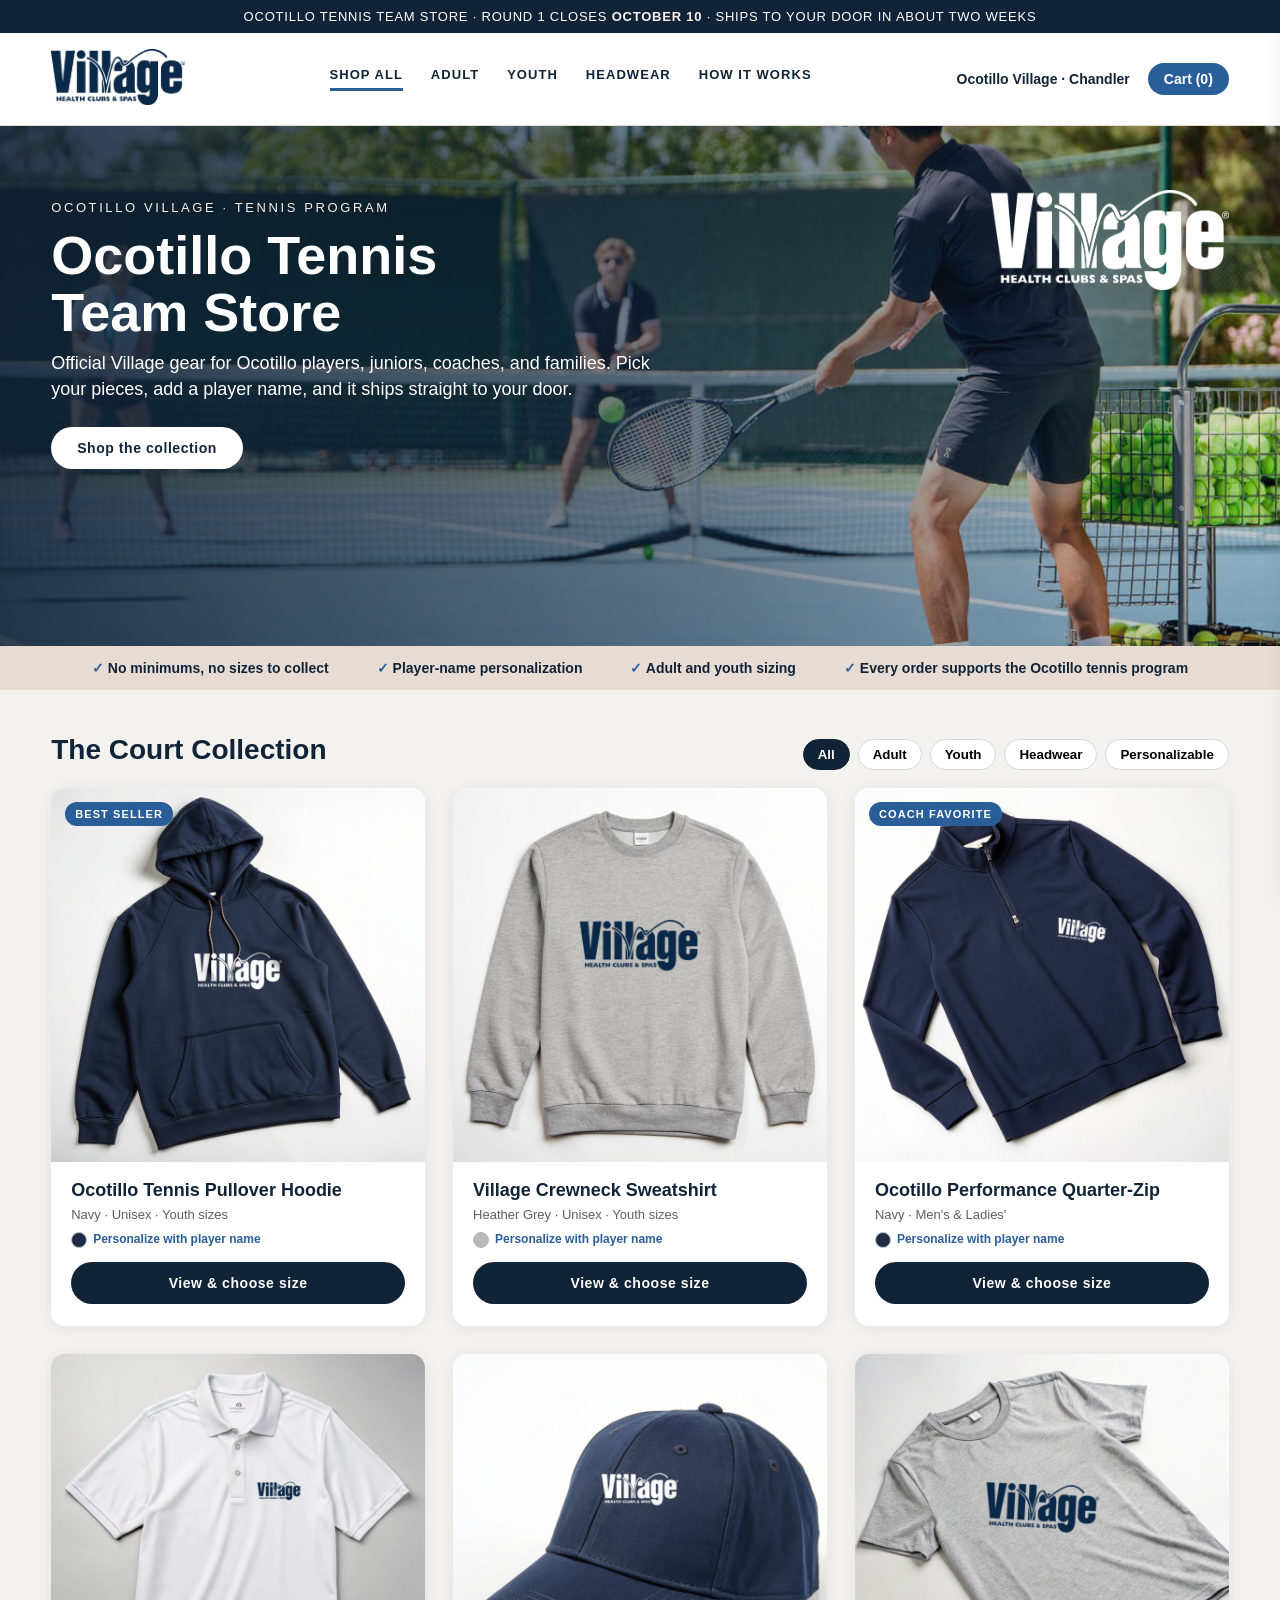
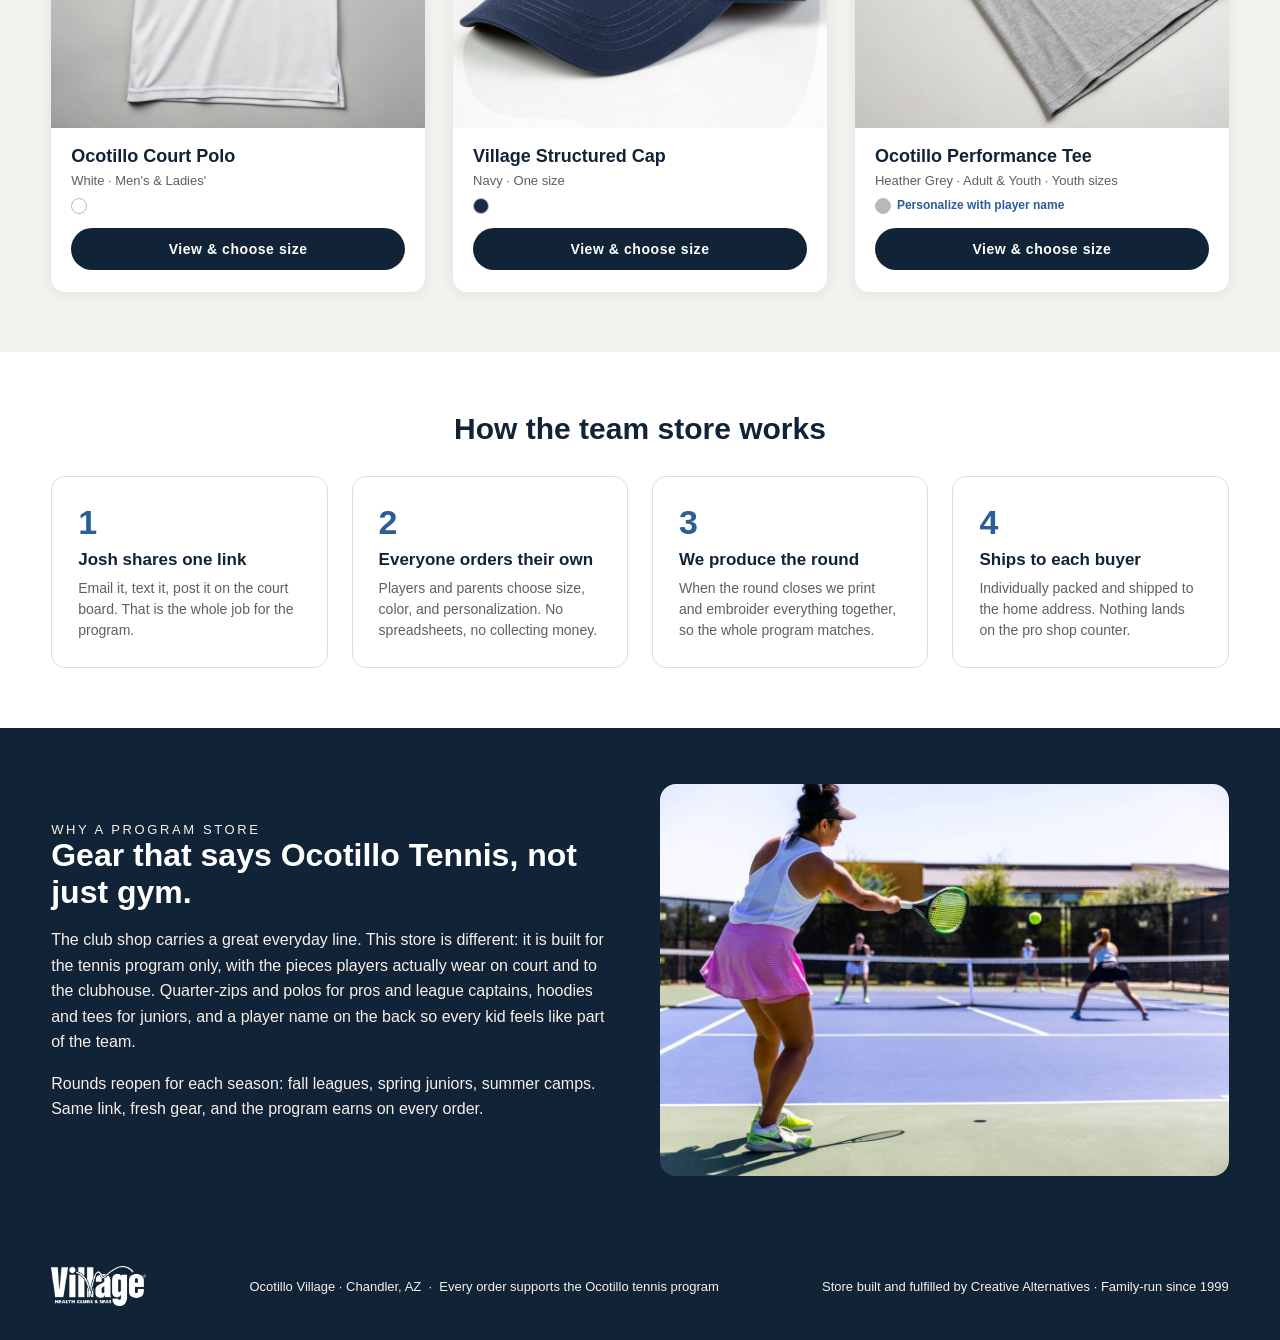
==== index.html @ 6bcf60cd "Ocotillo Tennis team store preview Co-Authored-By: Claude Fable 5.1 <noreply@anthropic.com>" ====
<!doctype html><html lang="en"><head><meta charset="utf-8"><meta name="viewport" content="width=device-width,initial-scale=1"><title>Ocotillo Tennis Team Store · Village Health Clubs & Spas</title><link rel="stylesheet" href="store.css"></head><body>
<section class="hero"><div class="in"><div class="kick">Ocotillo Village · Tennis Program</div><h1>Ocotillo Tennis<br>Team Store</h1>
<p>Official Village gear for Ocotillo players, juniors, coaches, and families. Pick your pieces, add a player name, and it ships straight to your door.</p>
<a class="btn" href="#shop">Shop the collection</a></div><img class="wm" src="assets/logo-white.png" alt=""></section>
<div class="bar"><span>No minimums, no sizes to collect</span><span>Player-name personalization</span><span>Adult and youth sizing</span><span>Every order supports the Ocotillo tennis program</span></div>
<div class="wrap" id="shop"><div class="sect"><h2>The Court Collection</h2><div class="filt" id="filt"><button class="on" data-f="all">All</button><button data-f="adult">Adult</button><button data-f="youth">Youth</button><button data-f="headwear">Headwear</button><button data-f="personalize">Personalizable</button></div></div>
<div class="grid" id="grid"></div></div>
<section class="how" id="how"><div class="wrap"><h2>How the team store works</h2><div class="steps">
<div class="step"><b>1</b><h4>Josh shares one link</h4><p>Email it, text it, post it on the court board. That is the whole job for the program.</p></div>
<div class="step"><b>2</b><h4>Everyone orders their own</h4><p>Players and parents choose size, color, and personalization. No spreadsheets, no collecting money.</p></div>
<div class="step"><b>3</b><h4>We produce the round</h4><p>When the round closes we print and embroider everything together, so the whole program matches.</p></div>
<div class="step"><b>4</b><h4>Ships to each buyer</h4><p>Individually packed and shipped to the home address. Nothing lands on the pro shop counter.</p></div>
</div></div></section>
<section class="why"><div class="wrap"><div><div class="kick">Why a program store</div><h2>Gear that says Ocotillo Tennis, not just gym.</h2>
<p>The club shop carries a great everyday line. This store is different: it is built for the tennis program only, with the pieces players actually wear on court and to the clubhouse. Quarter-zips and polos for pros and league captains, hoodies and tees for juniors, and a player name on the back so every kid feels like part of the team.</p>
<p>Rounds reopen for each season: fall leagues, spring juniors, summer camps. Same link, fresh gear, and the program earns on every order.</p></div><img src="assets/hero2.jpg" alt="Ocotillo tennis"></div></section>
<div class="toast" id="toast"></div>
<script src="store.js"></script><script>
shell('shop');
function match(p,f){ if(f==="all") return true; if(f==="youth") return p.youth; if(f==="headwear") return p.id==="cap"; if(f==="personalize") return p.personalize; if(f==="adult") return p.id!=="cap"; return true; }
function draw(f){ document.getElementById("grid").innerHTML = PRODUCTS.filter(p=>match(p,f)).map(card).join(""); document.querySelectorAll("#filt button").forEach(b=>b.classList.toggle("on",b.dataset.f===f)); }
document.querySelectorAll("#filt button").forEach(b=>b.onclick=()=>draw(b.dataset.f));
document.querySelectorAll("nav a[data-f]").forEach(a=>a.onclick=()=>draw(a.dataset.f));
draw("all");
</script></body></html>
---- store.css ----
*{box-sizing:border-box}body{margin:0;font-family:-apple-system,"Helvetica Neue",Arial,sans-serif;background:#f4f2ee;color:#112337}
a{color:inherit;text-decoration:none}
.top{background:#112337;color:#fff;font-size:13px;letter-spacing:.06em;text-align:center;padding:9px 16px;text-transform:uppercase}.top b{color:#f8f0e9}
header{background:#fff;display:flex;align-items:center;justify-content:space-between;padding:16px 4vw;border-bottom:1px solid #e6dcd3;position:sticky;top:0;z-index:5}
header img{height:56px}
nav{display:flex;gap:28px;font-size:13px;font-weight:600;letter-spacing:.08em;text-transform:uppercase}nav a.active{border-bottom:3px solid #2a5e99;padding-bottom:6px}
.icons{display:flex;gap:18px;font-size:14px;font-weight:600;align-items:center}
.cartbtn{background:#2a5e99;color:#fff;border-radius:20px;padding:8px 16px;cursor:pointer}
.hero{position:relative;height:520px;background:url(assets/hero.jpg) center/cover;color:#fff}
.hero:before{content:"";position:absolute;inset:0;background:linear-gradient(90deg,rgba(17,35,55,.88),rgba(17,35,55,.55) 55%,rgba(17,35,55,.15))}
.hero .in{position:relative;padding:74px 4vw;max-width:1440px}
.kick{font-size:13px;letter-spacing:.2em;text-transform:uppercase;color:#f8f0e9}
.hero h1{font-size:54px;margin:12px 0 10px;line-height:1.05;font-weight:800}.hero p{font-size:18px;max-width:600px;margin:0 0 24px;line-height:1.45}
.btn{display:inline-block;background:#fff;color:#112337;font-weight:700;padding:13px 26px;border-radius:30px;font-size:14px;letter-spacing:.04em;cursor:pointer;border:0}
.btn.dark{background:#112337;color:#fff}.btn.blue{background:#2a5e99;color:#fff}.btn.ghost{background:transparent;border:2px solid #112337}
.hero .wm{position:absolute;right:4vw;top:64px;height:100px}
.bar{display:flex;justify-content:center;flex-wrap:wrap;gap:16px 48px;background:#e6dcd3;padding:14px 4vw;font-size:14px;font-weight:600}.bar span:before{content:"✓  ";color:#2a5e99}
.wrap{max-width:1440px;margin:0 auto;padding:0 4vw}
.sect{padding:44px 0 18px;display:flex;justify-content:space-between;align-items:baseline;flex-wrap:wrap;gap:12px}.sect h2{margin:0;font-size:28px;font-weight:800}
.filt{display:flex;gap:8px;font-size:13px}.filt button{border:1px solid #d9d9d9;background:#fff;border-radius:20px;padding:7px 14px;font-weight:600;cursor:pointer}.filt button.on{background:#112337;color:#fff;border-color:#112337}
.grid{display:grid;grid-template-columns:repeat(3,1fr);gap:28px;padding-bottom:60px}
.card{background:#fff;border-radius:14px;overflow:hidden;box-shadow:0 2px 14px rgba(17,35,55,.08);display:flex;flex-direction:column;transition:transform .15s}.card:hover{transform:translateY(-3px)}
.card .img{aspect-ratio:1;background:#fff}.card img{width:100%;height:100%;object-fit:cover;display:block}
.info{padding:18px 20px 22px;display:flex;flex-direction:column;gap:6px;flex:1}.name{font-size:18px;font-weight:700}.sub{font-size:13px;color:#5e5e64}
.sw{display:flex;gap:6px;margin:4px 0 8px}.sw i{width:16px;height:16px;border-radius:50%;border:1px solid #bbb;display:inline-block}
.card .btn{margin-top:auto;text-align:center;width:100%}
footer{background:#112337;color:#f8f0e9;padding:34px 4vw;display:flex;justify-content:space-between;align-items:center;font-size:13px;flex-wrap:wrap;gap:14px}footer img{height:40px}
/* product */
.pd{display:grid;grid-template-columns:1.1fr 1fr;gap:48px;padding:40px 0 70px}.pd .big{background:#fff;border-radius:16px;overflow:hidden}.pd .big img{width:100%;display:block}
.crumb{font-size:13px;color:#5e5e64;padding-top:20px}.pd h1{font-size:34px;margin:6px 0 6px}
.lab{font-size:12px;letter-spacing:.12em;text-transform:uppercase;font-weight:700;margin:22px 0 8px;color:#5e5e64}
.opts{display:flex;gap:8px;flex-wrap:wrap}.opts button{border:1px solid #d9d9d9;background:#fff;border-radius:8px;padding:10px 16px;font-weight:600;cursor:pointer;min-width:52px}.opts button.on{background:#2a5e99;color:#fff;border-color:#2a5e99}
.opts .col{display:flex;align-items:center;gap:8px}.opts .col i{width:14px;height:14px;border-radius:50%;border:1px solid #bbb}
.qty{display:flex;align-items:center;gap:0;border:1px solid #d9d9d9;border-radius:8px;width:max-content;background:#fff}.qty button{border:0;background:none;padding:10px 14px;font-size:18px;cursor:pointer}.qty span{padding:0 10px;font-weight:700}
.pd .btn{width:100%;text-align:center;margin-top:24px;padding:16px}
.note{font-size:13px;color:#5e5e64;margin-top:12px;line-height:1.5}
.desc{margin-top:26px;line-height:1.6;font-size:15px}.desc ul{padding-left:18px;color:#333}
/* cart drawer */
.ov{position:fixed;inset:0;background:rgba(17,35,55,.45);display:none;z-index:9}.ov.open{display:block}
.drawer{position:fixed;top:0;right:-440px;width:420px;max-width:100vw;height:100%;background:#fff;z-index:10;transition:right .25s;display:flex;flex-direction:column;box-shadow:-6px 0 30px rgba(0,0,0,.15)}.drawer.open{right:0}
.drawer h3{margin:0;padding:20px 22px;border-bottom:1px solid #e6dcd3;display:flex;justify-content:space-between;align-items:center}.drawer h3 b{cursor:pointer;font-size:20px}
.lines{flex:1;overflow:auto;padding:14px 22px}.line{display:flex;gap:14px;padding:12px 0;border-bottom:1px solid #eee;align-items:center}.line img{width:72px;height:72px;border-radius:8px;object-fit:cover}
.line .t{flex:1;font-size:14px}.line .t b{display:block}.line .t small{color:#5e5e64}.line .rm{color:#5e5e64;cursor:pointer;font-size:12px}
.dfoot{padding:18px 22px;border-top:1px solid #e6dcd3}.dfoot .btn{width:100%;text-align:center}.empty{padding:40px;text-align:center;color:#5e5e64}
/* checkout */
.co{display:grid;grid-template-columns:1.2fr .8fr;gap:40px;padding:40px 0 70px}.box{background:#fff;border-radius:14px;padding:26px;box-shadow:0 2px 14px rgba(17,35,55,.06)}.box h2{margin:0 0 16px;font-size:20px}
.f{display:grid;grid-template-columns:1fr 1fr;gap:12px}.f label{font-size:12px;font-weight:700;color:#5e5e64;display:block;margin-bottom:5px}.f input,.f select{width:100%;padding:11px;border:1px solid #d9d9d9;border-radius:8px;font-size:14px}.f .full{grid-column:1/-1}
.pill{display:inline-block;background:#e6dcd3;border-radius:20px;padding:5px 12px;font-size:12px;font-weight:700;margin-bottom:12px}
.conf{text-align:center;padding:80px 0}.conf h1{font-size:40px}.conf .num{font-size:14px;color:#5e5e64;margin:8px 0 26px}
@media(max-width:900px){.pd,.co{grid-template-columns:1fr}nav{display:none}.hero h1{font-size:38px}.hero .wm{display:none}}
.card{position:relative}.tag{position:absolute;top:14px;left:14px;background:#2a5e99;color:#fff;font-size:11px;font-weight:700;letter-spacing:.1em;text-transform:uppercase;padding:6px 10px;border-radius:20px}
.card .img{position:relative}.sw small{color:#2a5e99;font-weight:600;font-size:12px}
.how{background:#fff;padding:60px 0}.how h2{font-size:30px;margin:0 0 30px;text-align:center}.steps{display:grid;grid-template-columns:repeat(4,1fr);gap:24px}.step{padding:26px;border:1px solid #e6dcd3;border-radius:14px}.step b{display:block;font-size:34px;color:#2a5e99;margin-bottom:8px}.step h4{margin:0 0 8px;font-size:17px}.step p{margin:0;font-size:14px;color:#5e5e64;line-height:1.5}
.why{background:#112337;color:#f8f0e9;padding:56px 0}.why .wrap{display:grid;grid-template-columns:1fr 1fr;gap:40px;align-items:center}.why h2{font-size:32px;margin:0 0 14px;color:#fff}.why p{line-height:1.6;font-size:16px}.why img{width:100%;border-radius:16px}
.pers{margin-top:8px}.pers input{width:100%;padding:11px;border:1px solid #d9d9d9;border-radius:8px;font-size:14px;text-transform:uppercase;letter-spacing:.06em}.pers small{display:block;color:#5e5e64;margin-top:6px;font-size:12px}
.toast{position:fixed;bottom:24px;left:50%;transform:translateX(-50%);background:#112337;color:#fff;padding:12px 20px;border-radius:30px;font-size:14px;display:none;z-index:20}.toast.on{display:block}
.rel{padding:0 0 60px}.rel h3{font-size:22px;margin:0 0 18px}
.lock{font-size:12px;font-weight:700;letter-spacing:.1em;text-transform:uppercase;color:#2a5e99;margin:2px 0 0}
@media(max-width:900px){.steps{grid-template-columns:1fr 1fr}.why .wrap{grid-template-columns:1fr}}
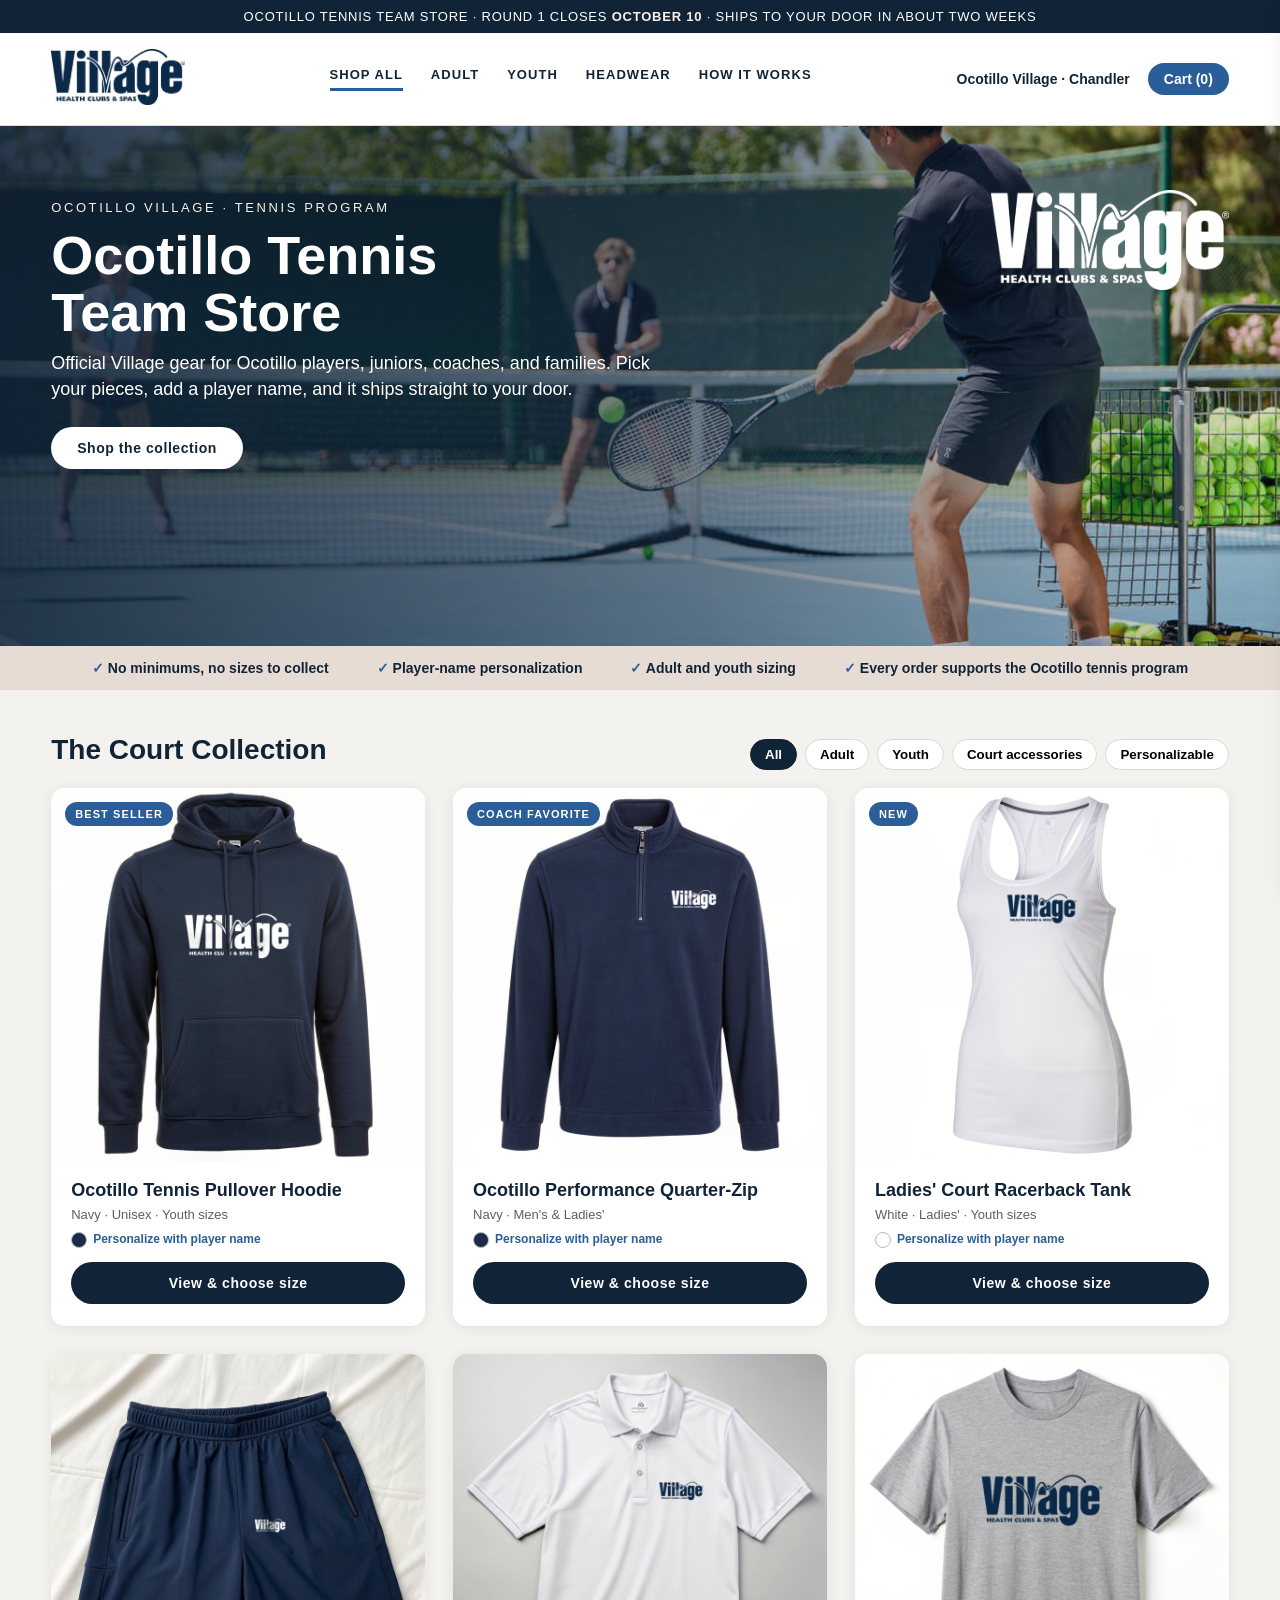
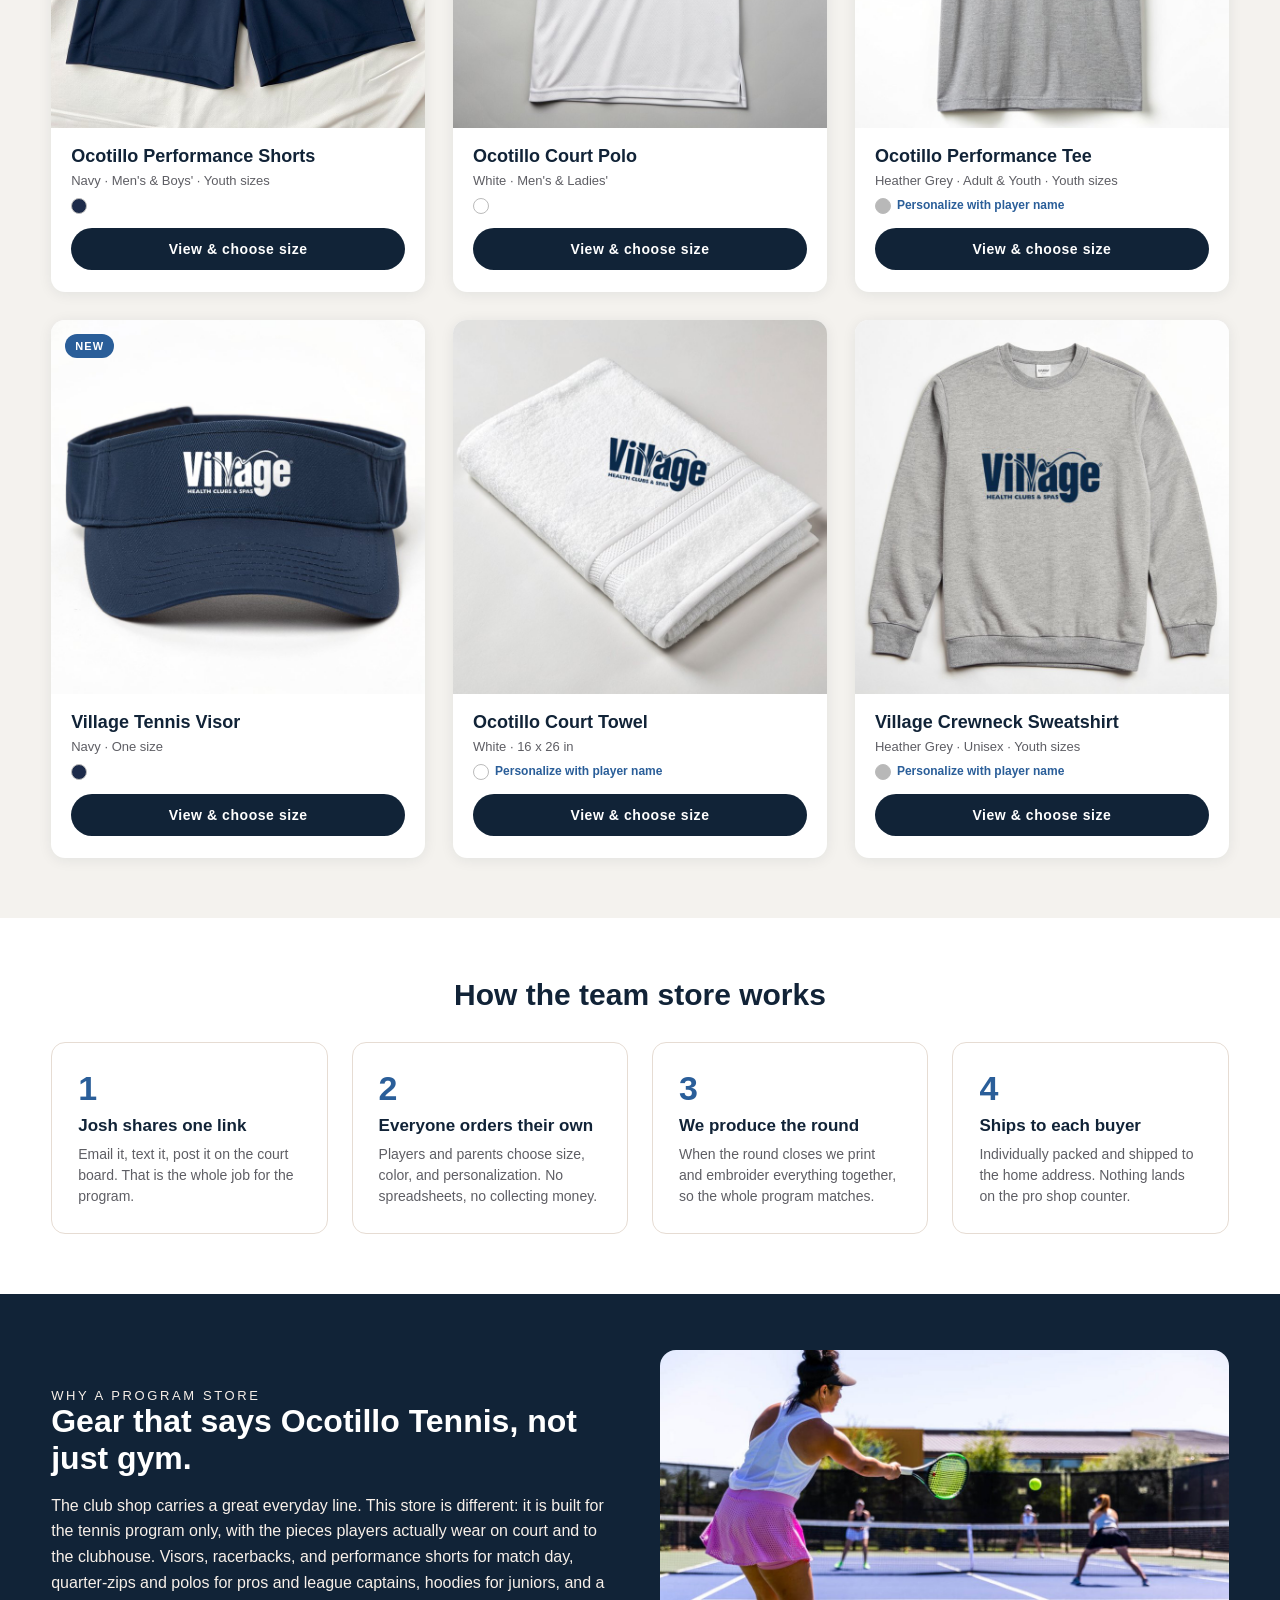
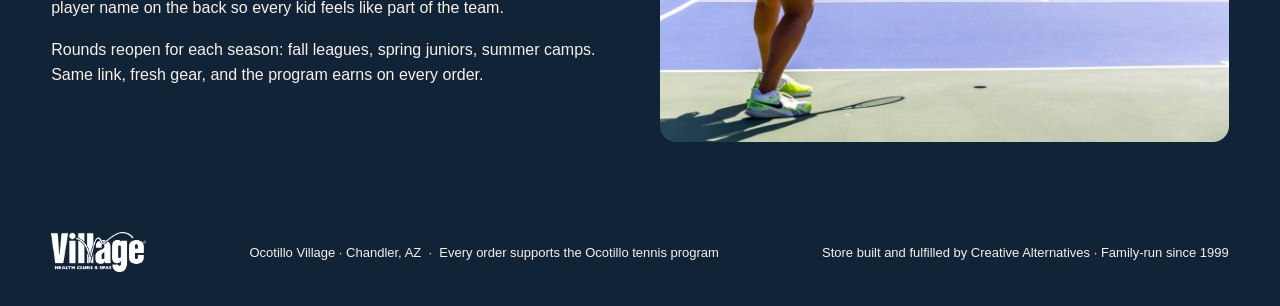
==== commit dbd77569: "Tennis items: visor replaces cap; add racerback tank, performance shorts, court towel Co-Authored-By" ====
--- a/index.html
+++ b/index.html
@@ -3,7 +3,7 @@
 <p>Official Village gear for Ocotillo players, juniors, coaches, and families. Pick your pieces, add a player name, and it ships straight to your door.</p>
 <a class="btn" href="#shop">Shop the collection</a></div><img class="wm" src="assets/logo-white.png" alt=""></section>
 <div class="bar"><span>No minimums, no sizes to collect</span><span>Player-name personalization</span><span>Adult and youth sizing</span><span>Every order supports the Ocotillo tennis program</span></div>
-<div class="wrap" id="shop"><div class="sect"><h2>The Court Collection</h2><div class="filt" id="filt"><button class="on" data-f="all">All</button><button data-f="adult">Adult</button><button data-f="youth">Youth</button><button data-f="headwear">Headwear</button><button data-f="personalize">Personalizable</button></div></div>
+<div class="wrap" id="shop"><div class="sect"><h2>The Court Collection</h2><div class="filt" id="filt"><button class="on" data-f="all">All</button><button data-f="adult">Adult</button><button data-f="youth">Youth</button><button data-f="headwear">Court accessories</button><button data-f="personalize">Personalizable</button></div></div>
 <div class="grid" id="grid"></div></div>
 <section class="how" id="how"><div class="wrap"><h2>How the team store works</h2><div class="steps">
 <div class="step"><b>1</b><h4>Josh shares one link</h4><p>Email it, text it, post it on the court board. That is the whole job for the program.</p></div>
@@ -12,12 +12,12 @@
 <div class="step"><b>4</b><h4>Ships to each buyer</h4><p>Individually packed and shipped to the home address. Nothing lands on the pro shop counter.</p></div>
 </div></div></section>
 <section class="why"><div class="wrap"><div><div class="kick">Why a program store</div><h2>Gear that says Ocotillo Tennis, not just gym.</h2>
-<p>The club shop carries a great everyday line. This store is different: it is built for the tennis program only, with the pieces players actually wear on court and to the clubhouse. Quarter-zips and polos for pros and league captains, hoodies and tees for juniors, and a player name on the back so every kid feels like part of the team.</p>
+<p>The club shop carries a great everyday line. This store is different: it is built for the tennis program only, with the pieces players actually wear on court and to the clubhouse. Visors, racerbacks, and performance shorts for match day, quarter-zips and polos for pros and league captains, hoodies for juniors, and a player name on the back so every kid feels like part of the team.</p>
 <p>Rounds reopen for each season: fall leagues, spring juniors, summer camps. Same link, fresh gear, and the program earns on every order.</p></div><img src="assets/hero2.jpg" alt="Ocotillo tennis"></div></section>
 <div class="toast" id="toast"></div>
 <script src="store.js"></script><script>
 shell('shop');
-function match(p,f){ if(f==="all") return true; if(f==="youth") return p.youth; if(f==="headwear") return p.id==="cap"; if(f==="personalize") return p.personalize; if(f==="adult") return p.id!=="cap"; return true; }
+function match(p,f){ if(f==="all") return true; if(f==="youth") return p.youth; if(f==="headwear") return p.id==="visor"||p.id==="towel"; if(f==="personalize") return p.personalize; if(f==="adult") return !["visor","towel"].includes(p.id); return true; }
 function draw(f){ document.getElementById("grid").innerHTML = PRODUCTS.filter(p=>match(p,f)).map(card).join(""); document.querySelectorAll("#filt button").forEach(b=>b.classList.toggle("on",b.dataset.f===f)); }
 document.querySelectorAll("#filt button").forEach(b=>b.onclick=()=>draw(b.dataset.f));
 document.querySelectorAll("nav a[data-f]").forEach(a=>a.onclick=()=>draw(a.dataset.f));
--- a/store.css
+++ b/store.css
@@ -6,7 +6,7 @@
 nav{display:flex;gap:28px;font-size:13px;font-weight:600;letter-spacing:.08em;text-transform:uppercase}nav a.active{border-bottom:3px solid #2a5e99;padding-bottom:6px}
 .icons{display:flex;gap:18px;font-size:14px;font-weight:600;align-items:center}
 .cartbtn{background:#2a5e99;color:#fff;border-radius:20px;padding:8px 16px;cursor:pointer}
-.hero{position:relative;height:520px;background:url(assets/hero.jpg) center/cover;color:#fff}
+.hero{position:relative;height:520px;background:url(assets/hero.jpg?v=2) center/cover;color:#fff}
 .hero:before{content:"";position:absolute;inset:0;background:linear-gradient(90deg,rgba(17,35,55,.88),rgba(17,35,55,.55) 55%,rgba(17,35,55,.15))}
 .hero .in{position:relative;padding:74px 4vw;max-width:1440px}
 .kick{font-size:13px;letter-spacing:.2em;text-transform:uppercase;color:#f8f0e9}
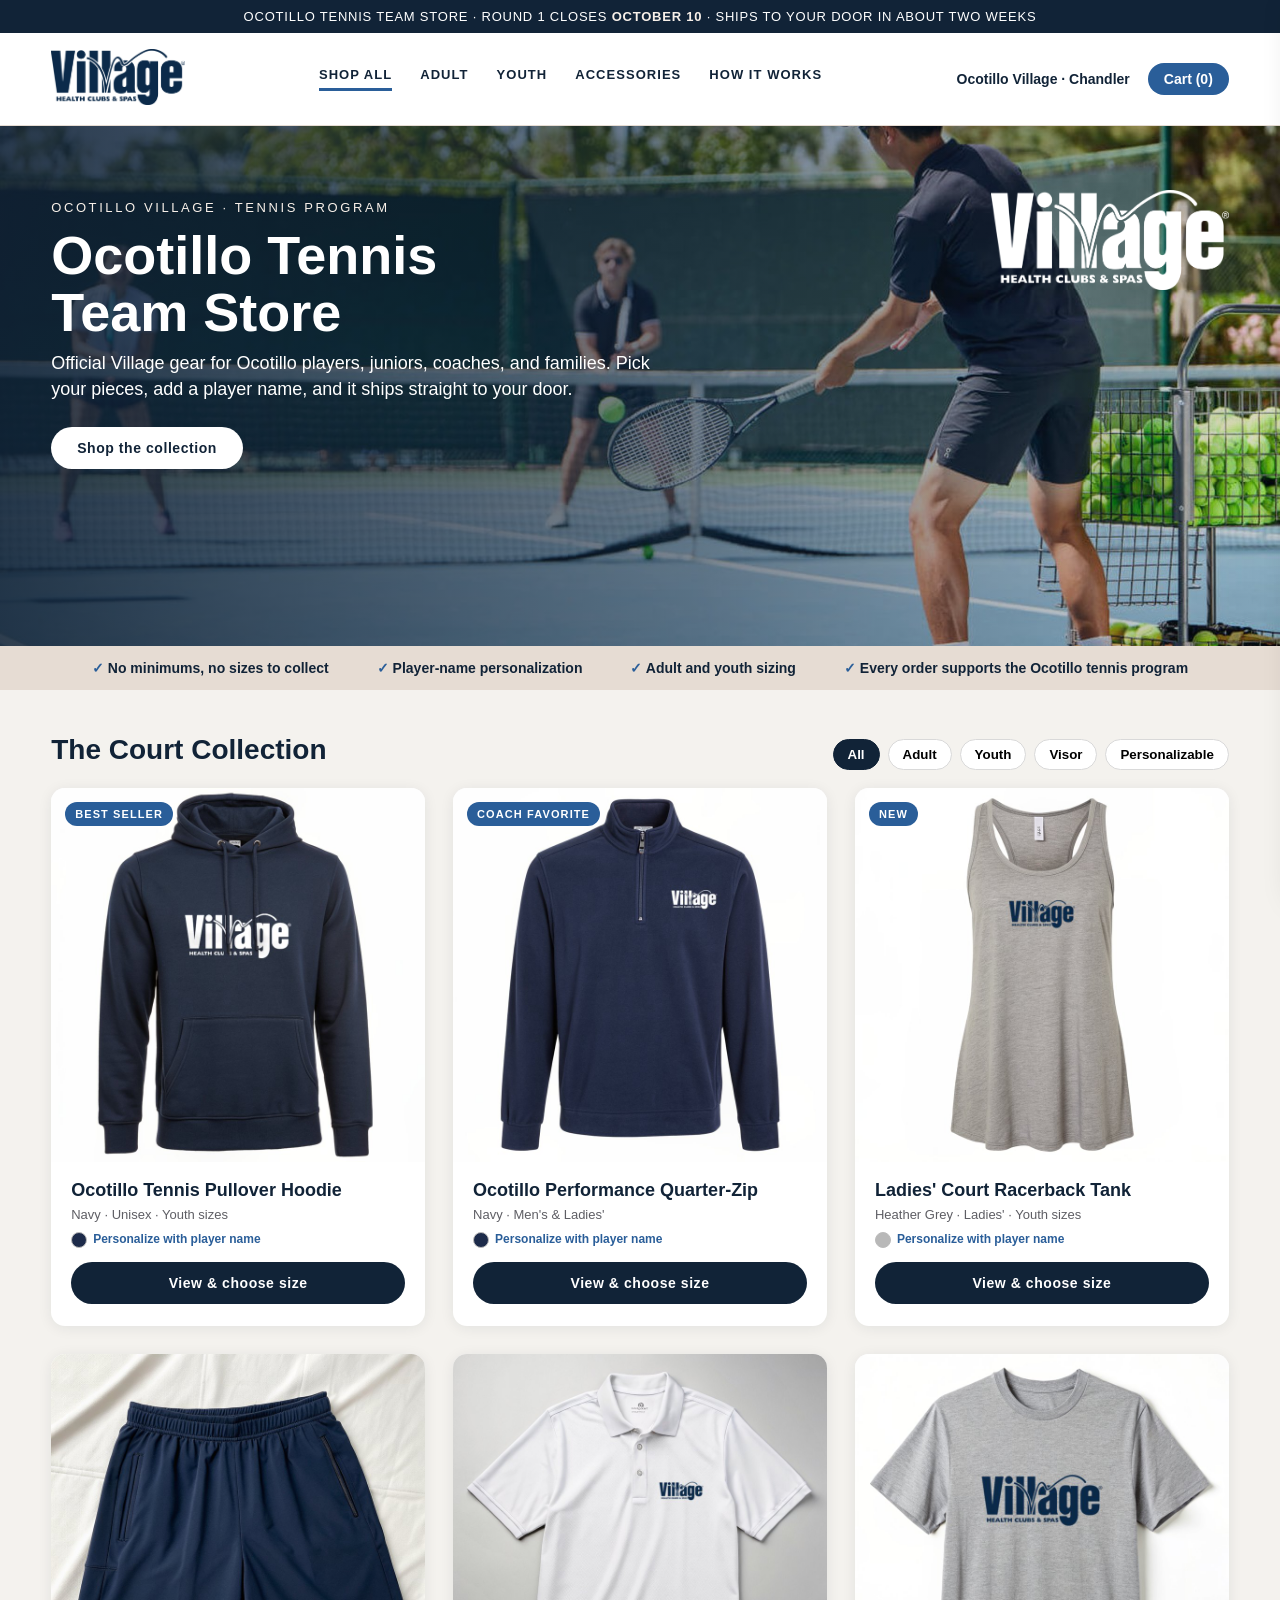
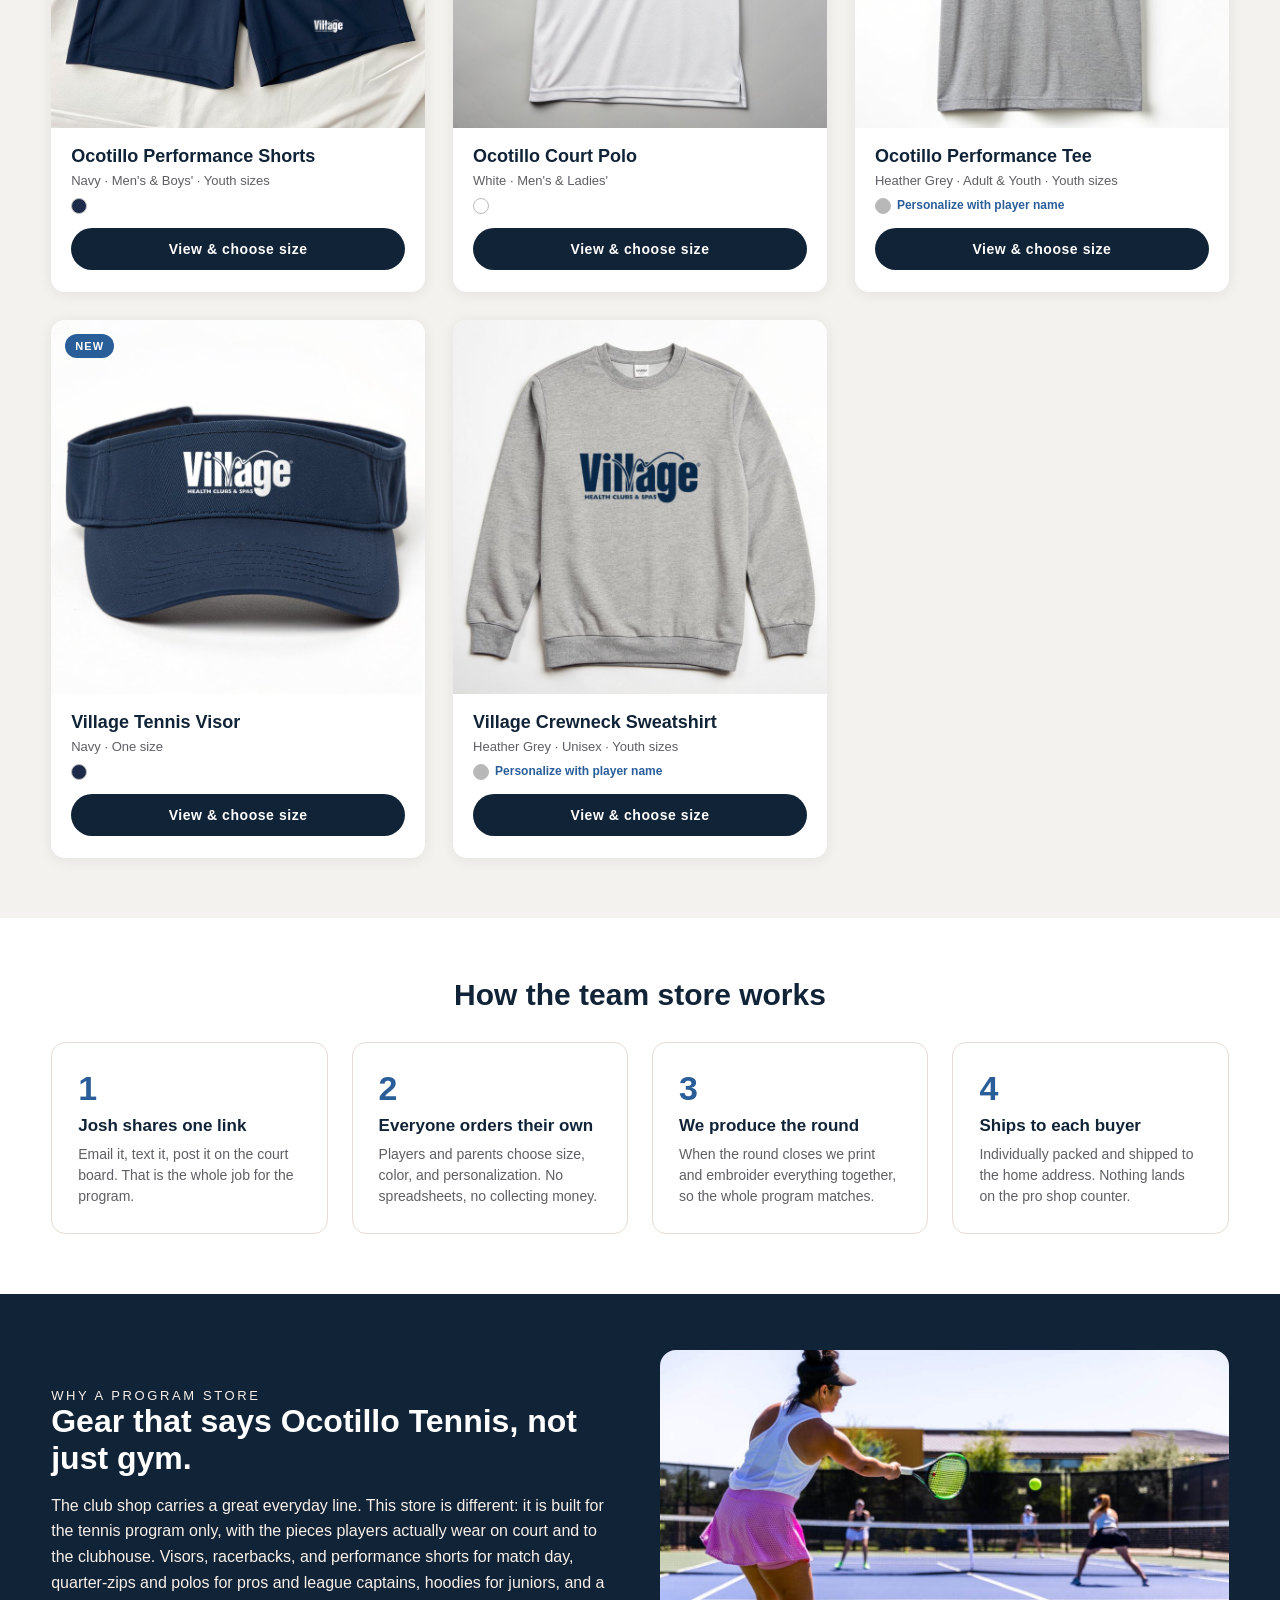
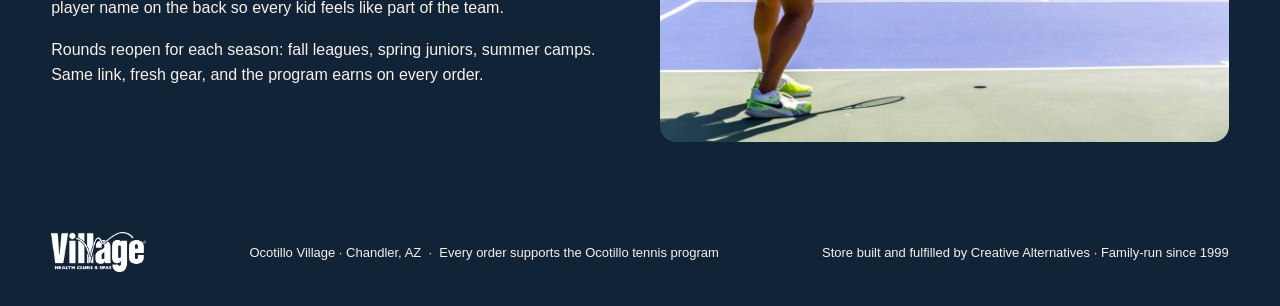
==== commit 12090523: "Tank on straight ghost-mannequin blank, centered; towel removed Co-Authored-By: Claude Fable 5.1 <no" ====
--- a/index.html
+++ b/index.html
@@ -3,7 +3,7 @@
 <p>Official Village gear for Ocotillo players, juniors, coaches, and families. Pick your pieces, add a player name, and it ships straight to your door.</p>
 <a class="btn" href="#shop">Shop the collection</a></div><img class="wm" src="assets/logo-white.png" alt=""></section>
 <div class="bar"><span>No minimums, no sizes to collect</span><span>Player-name personalization</span><span>Adult and youth sizing</span><span>Every order supports the Ocotillo tennis program</span></div>
-<div class="wrap" id="shop"><div class="sect"><h2>The Court Collection</h2><div class="filt" id="filt"><button class="on" data-f="all">All</button><button data-f="adult">Adult</button><button data-f="youth">Youth</button><button data-f="headwear">Court accessories</button><button data-f="personalize">Personalizable</button></div></div>
+<div class="wrap" id="shop"><div class="sect"><h2>The Court Collection</h2><div class="filt" id="filt"><button class="on" data-f="all">All</button><button data-f="adult">Adult</button><button data-f="youth">Youth</button><button data-f="headwear">Visor</button><button data-f="personalize">Personalizable</button></div></div>
 <div class="grid" id="grid"></div></div>
 <section class="how" id="how"><div class="wrap"><h2>How the team store works</h2><div class="steps">
 <div class="step"><b>1</b><h4>Josh shares one link</h4><p>Email it, text it, post it on the court board. That is the whole job for the program.</p></div>
@@ -17,7 +17,7 @@
 <div class="toast" id="toast"></div>
 <script src="store.js"></script><script>
 shell('shop');
-function match(p,f){ if(f==="all") return true; if(f==="youth") return p.youth; if(f==="headwear") return p.id==="visor"||p.id==="towel"; if(f==="personalize") return p.personalize; if(f==="adult") return !["visor","towel"].includes(p.id); return true; }
+function match(p,f){ if(f==="all") return true; if(f==="youth") return p.youth; if(f==="headwear") return p.id==="visor"; if(f==="personalize") return p.personalize; if(f==="adult") return p.id!=="visor"; return true; }
 function draw(f){ document.getElementById("grid").innerHTML = PRODUCTS.filter(p=>match(p,f)).map(card).join(""); document.querySelectorAll("#filt button").forEach(b=>b.classList.toggle("on",b.dataset.f===f)); }
 document.querySelectorAll("#filt button").forEach(b=>b.onclick=()=>draw(b.dataset.f));
 document.querySelectorAll("nav a[data-f]").forEach(a=>a.onclick=()=>draw(a.dataset.f));
